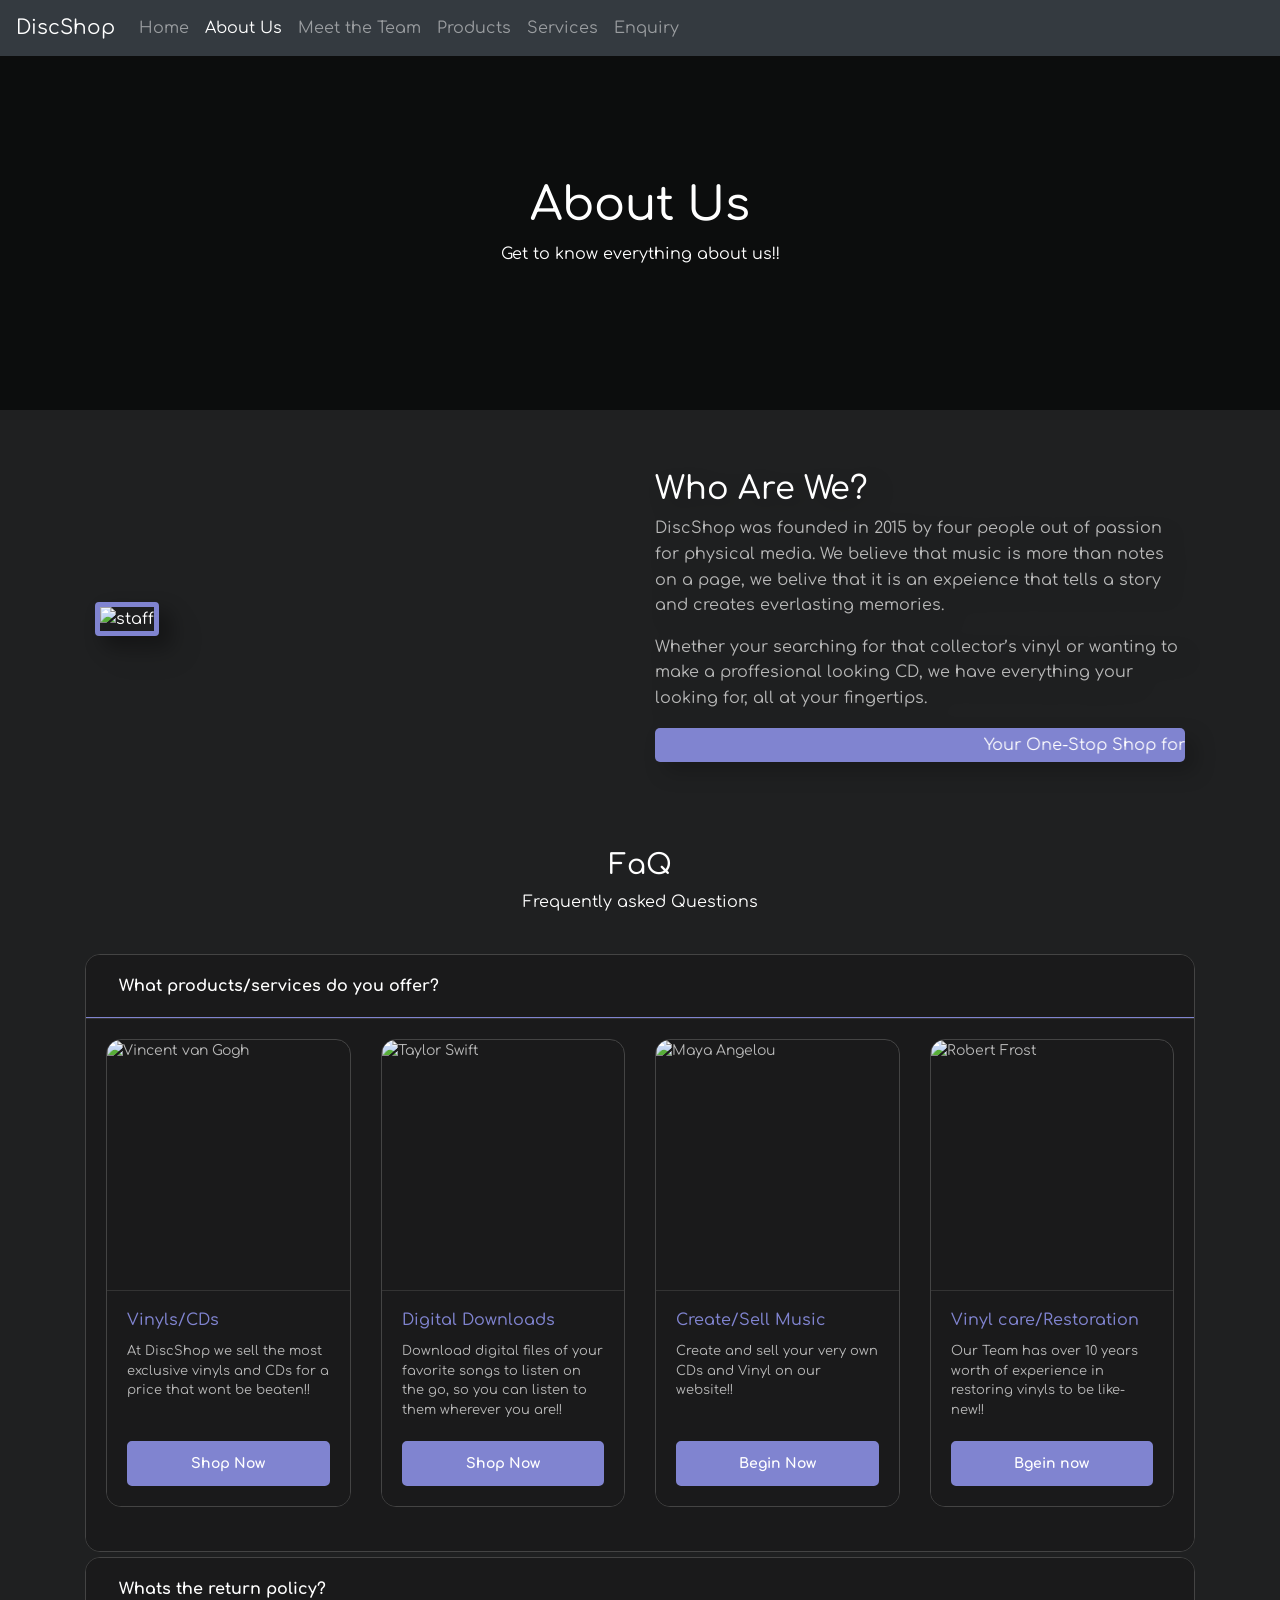
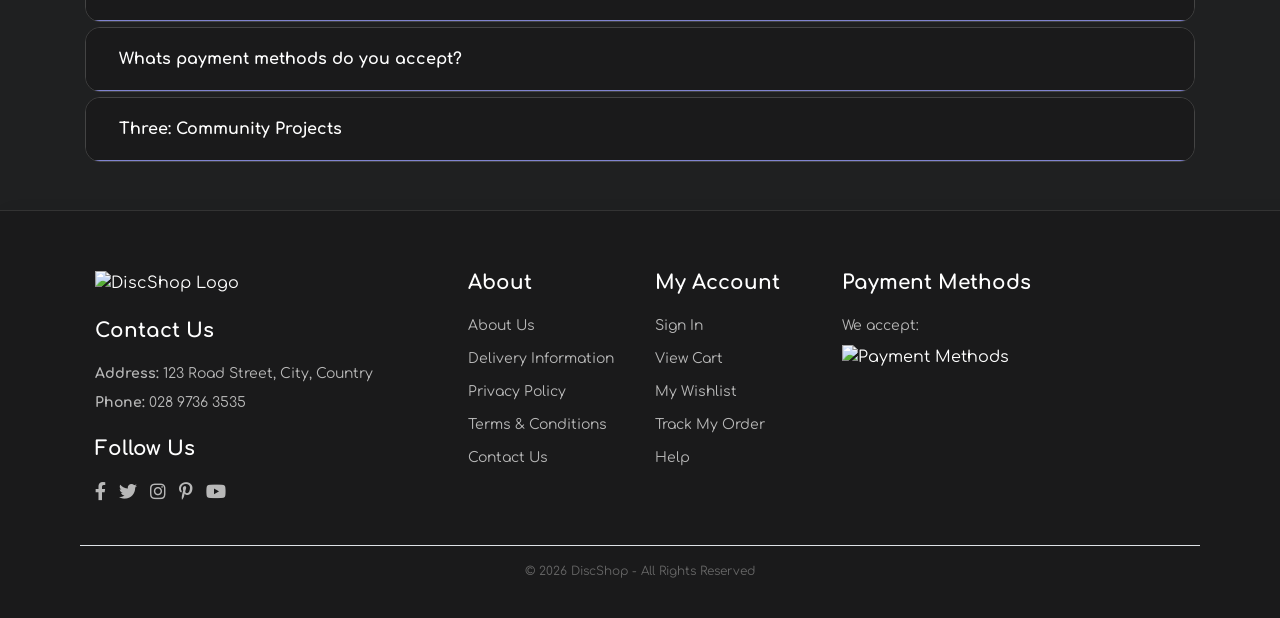
==== about.html @ a39cc68d "Add files via upload" ====
<!doctype html>
<html lang="en">
  <head>
    <meta charset="utf-8">
    <meta name="viewport" content="width=device-width, initial-scale=1, shrink-to-fit=no">

    <link rel="stylesheet" href="https://cdn.jsdelivr.net/npm/bootstrap@4.4.1/dist/css/bootstrap.min.css">
    <link rel="stylesheet" href="https://pro.fontawesome.com/releases/v5.10.0/css/all.css" />
    <link rel="stylesheet" href="css/styles.css">

    <title>About Us</title>
  </head>
  <body>

<!-- Navbar ------------------------------------------------------------------------->
<nav class="navbar navbar-expand-md bg-dark navbar-dark fixed-top">
  <a class="navbar-brand" href="index.html"><img src="assets/logo.png" alt="" style="width: 50px;">DiscShop</a>
  <button class="navbar-toggler" type="button" data-toggle="collapse" data-target="#collapsibleNavbar">
    <span class="navbar-toggler-icon"></span>
  </button>
  <div class="collapse navbar-collapse" id="collapsibleNavbar">
    <ul class="navbar-nav">
      <li class="nav-item"><a class="nav-link" href="index.html">Home</a></li>
      <li class="nav-item active"><a class="nav-link" href="about.html">About Us</a></li>
      <li class="nav-item"><a class="nav-link" href="meettheteam.html">Meet the Team</a></li>
      <li class="nav-item"><a class="nav-link" href="products.html">Products</a></li>
      <li class="nav-item"><a class="nav-link" href="services.html">Services</a></li>
      <li class="nav-item"><a class="nav-link" href="enquiry.html">Enquiry</a></li>
    </ul>
  </div>  
</nav>
<!-- Navbar End ------------------------------------------------------------------------->

<!-- Main ------------------------------------------------------------------------------->

<section id="page-header-about">
    <h2>About Us</h2>
    <p>Get to know everything about us!!</p>
</section>

<section id="about-details" class="section-p1">
    <div class="container">
        <div class="row align-items-center">
            <div class="col-md-6">
                <img src="assets/people.png" class="img-fluid rounded" alt="staff">
            </div>
            <div class="col-md-6">
                <h2>Who Are We?</h2>
                <p>DiscShop was founded in 2015 by four people out of passion for physical media. We believe that music is more than notes on a page, we belive that it is an expeience that tells a story and creates everlasting memories.</p>
                <p>Whether your searching for that collector’s vinyl or wanting to make a proffesional looking CD, we have everything your looking for, all at your fingertips. </p>
                <marquee bgcolor="#8084D0" loop="-1" scrollamount="10" width="100%" style="color: white; padding: 5px; border-radius: 5px;">
                    Your One-Stop Shop for Vinyls and CDs!!
                </marquee>
            </div>
        </div>
    </div>
</section>

<section id="accordion" class="container mb-5">
    <div class="section-title">
        <h3>FaQ</h3>
        <p>Frequently asked Questions</p>
    </div>

    <div id="accordion">
        <div class="card">
            <div class="card-header" id="headingOne">
                <h5 class="mb-0">
                    <button class="btn btn-link" data-toggle="collapse" data-target="#collapseOne" aria-expanded="true" aria-controls="collapseOne">
                        What products/services do you offer?
                    </button>
                </h5>
            </div>

            <div id="collapseOne" class="collapse show" data-parent="#accordion">
                <div class="card-body">
                    <div class="row">
                        <div class="col-lg-3 col-md-6 mb-4">
                            <div class="card h-100 interest-card">
                                <img src="assets/listening.jpeg" class="card-img-top" alt="Vincent van Gogh">
                                <div class="card-body d-flex flex-column">
                                    <h5 class="card-title">Vinyls/CDs</h5>
                                    <p class="card-text">At DiscShop we sell the most exclusive vinyls and CDs for a price that wont be beaten!!</p>
                                    <a href="products.html" class="mt-auto btn btn-custom">Shop Now</a>
                                </div>
                            </div>
                        </div>
                        <div class="col-lg-3 col-md-6 mb-4">
                            <div class="card h-100 interest-card">
                                <img src="assets/digital.jpg" class="card-img-top" alt="Taylor Swift">
                                <div class="card-body d-flex flex-column">
                                    <h5 class="card-title">Digital Downloads</h5>
                                    <p class="card-text">Download digital files of your favorite songs to listen on the go, so you can listen to them wherever you are!!</p>
                                    <a href="products.html" class="mt-auto btn btn-custom">Shop Now</a>
                                </div>
                            </div>
                        </div>
                        <div class="col-lg-3 col-md-6 mb-4">
                            <div class="card h-100 interest-card">
                                <img src="assets/createmusic.png" class="card-img-top" alt="Maya Angelou">
                                <div class="card-body d-flex flex-column">
                                    <h5 class="card-title">Create/Sell Music</h5>
                                    <p class="card-text">Create and sell your very own CDs and Vinyl on our website!!</p>
                                    <a href="services.html" class="mt-auto btn btn-custom">Begin Now</a>
                                </div>
                            </div>
                        </div>
                        <div class="col-lg-3 col-md-6 mb-4">
                            <div class="card h-100 interest-card">
                                <img src="assets/restorevinyl.jpg" class="card-img-top" alt="Robert Frost">
                                <div class="card-body d-flex flex-column">
                                    <h5 class="card-title">Vinyl care/Restoration</h5>
                                    <p class="card-text">Our Team has over 10 years worth of experience in restoring vinyls to be like-new!!</p>
                                    <a href="services.html" class="mt-auto btn btn-custom">Bgein now</a>
                                </div>
                            </div>
                        </div>
                    </div>
                </div>
            </div>
        </div>

        <div class="card">
            <div class="card-header" id="headingTwo">
                <h5 class="mb-0">
                    <button class="btn btn-link collapsed" data-toggle="collapse" data-target="#collapseTwo">
                        Whats the return policy?
                    </button>
                </h5>
            </div>
            <div id="collapseTwo" class="collapse" data-parent="#accordion">
                <div class="card-body">
                    We can returns for up to 30 dats after purchase, after 30 days we will no longer be able to proccess the return.
                </div>
            </div>
        </div>

        <div class="card">
            <div class="card-header" id="headingThree">
                <h5 class="mb-0">
                    <button class="btn btn-link collapsed" data-toggle="collapse" data-target="#collapseThree">
                        Whats payment methods do you accept?
                    </button>
                </h5>
            </div>
            <div id="collapseThree" class="collapse" data-parent="#accordion">
                <div class="card-body">
                    We accept all major banks and cards such as Visa and Mastercard.
                </div>
            </div>
        </div>

        <div class="card">
            <div class="card-header" id="headingFour">
                <h5 class="mb-0">
                    <button class="btn btn-link collapsed" data-toggle="collapse" data-target="#collapseFour">
                        Three: Community Projects
                    </button>
                </h5>
            </div>
            <div id="collapseFour" class="collapse" data-parent="#accordion">
                <div class="card-body">
                    We partner with local record stores and indie artists to keep the music community thriving in the digital age.
                </div>
            </div>
        </div>
    </section>
<!-- Main End --------------------------------------------------------------------------->

<!-- Footer ----------------------------------------------------------------------------->
 <footer class="section-p1 footer-site">
    <div class="container-fluid">
        <div class="row">
            <div class="col-lg-4 col-md-6 mb-4">
                <img class="logo mb-4" src="assets/logo.png" alt="DiscShop Logo" style="width: 50px;">
                <h4 class="footer-heading">Contact Us</h4>
                <p><strong>Address:</strong> 123 Road Street, City, Country</p>
                <p><strong>Phone:</strong> 028 9736 3535</p>
                <div class="follow">
                    <h4 class="footer-heading mt-4">Follow Us</h4>
                    <div class="icon">
                        <i class="fab fa-facebook-f mr-2"></i>
                        <i class="fab fa-twitter mr-2"></i>
                        <i class="fab fa-instagram mr-2"></i>
                        <i class="fab fa-pinterest-p mr-2"></i>
                        <i class="fab fa-youtube"></i>
                    </div>
                </div>
            </div>

            <div class="col-lg-2 col-md-6 mb-4">
                <h4 class="footer-heading">About</h4>
                <a href="about.html" class="footer-link">About Us</a>
                <a href="#" class="footer-link">Delivery Information</a>
                <a href="#" class="footer-link">Privacy Policy</a>
                <a href="#" class="footer-link">Terms & Conditions</a>
                <a href="#" class="footer-link">Contact Us</a>
            </div>

            <div class="col-lg-2 col-md-6 mb-4">
                <h4 class="footer-heading">My Account</h4>
                <a href="#" class="footer-link">Sign In</a>
                <a href="#" class="footer-link">View Cart</a>
                <a href="#" class="footer-link">My Wishlist</a>
                <a href="#" class="footer-link">Track My Order</a>
                <a href="#" class="footer-link">Help</a>
            </div>

            <div class="col-lg-4 col-md-6 mb-4 pay">
                <h4 class="footer-heading">Payment Methods</h4>
                <p>We accept:</p>
                <img src="assets/pay.png" alt="Payment Methods" class="img-fluid">
            </div>
        </div>
        
        <div class="row border-top pt-3 mt-3">
            <div class="col-12 text-center">
                <p class="copyright">© 2026 DiscShop - All Rights Reserved</p>
            </div>
        </div>
    </div>
</footer>
<!-- Footer End ------------------------------------------------------------------------->

    <!-- Optional JavaScript -->
    <!-- jQuery first, then Popper.js, then Bootstrap JS -->
    <script src="https://code.jquery.com/jquery-3.4.1.slim.min.js" integrity="sha384-J6qa4849blE2+poT4WnyKhv5vZF5SrPo0iEjwBvKU7imGFAV0wwj1yYfoRSJoZ+n" crossorigin="anonymous"></script>
    <script src="https://cdn.jsdelivr.net/npm/popper.js@1.16.0/dist/umd/popper.min.js" integrity="sha384-Q6E9RHvbIyZFJoft+2mJbHaEWldlvI9IOYy5n3zV9zzTtmI3UksdQRVvoxMfooAo" crossorigin="anonymous"></script>
    <script src="https://cdn.jsdelivr.net/npm/bootstrap@4.4.1/dist/js/bootstrap.min.js" integrity="sha384-wfSDF2E50Y2D1uUdj0O3uMBJnjuUD4Ih7YwaYd1iqfktj0Uod8GCExl3Og8ifwB6" crossorigin="anonymous"></script>
  </body>
</html>
---- css/styles.css ----
@import url('https://fonts.googleapis.com/css2?family=Comfortaa:wght@300..700&display=swap');
* {
     margin: 0;
     padding: 0;
     box-sizing: border-box;
     font-family: 'Comfortaa', sans-serif;
 }

/* carousel */

.carousel-inner img {
    width: 100%;
    height: 100%;
}

.section-p1 {
    padding: 40px 80px;
    filter: drop-shadow(10px 10px 10px rgba(0,0,0,0.2));
}

/* banner */

#banner{
    background-image: url("../assets/banner.gif");
    height: 90vh;
    width: 100%;
    background-size: cover;
    background-position: top 25% right 0%;
    padding: 0 80px;
    display: flex;
    flex-direction: column;
    align-items: flex-start;
    justify-content: center;
    position: relative;
}

#banner::before {
    content: "";
    position: absolute;
    inset: 0;
    background: rgba(0,0,0,0.5);
}

#banner * {
    position: relative;
}



#banner h1{
    color: #d1cfc9;
}

#banner h2{
    color: #d1cfc9;
}

#banner p{
    color: #d1cfc9;
}

#banner button{
    background-image: url("../assets/button.png");
    background-color: transparent;
    color: #476462;
    border: 0;
    padding: 22px 60px  22px  80px;
    background-repeat: no-repeat;
    cursor: pointer;
    font-weight: 700;
    font-size: 15px;
}

body {
    background-color: #1f2021;
    color: #fff;
}

#feature{
    display: flex;
    align-items: center;
    justify-content: space-between;
    flex-wrap: wrap;
}

#feature .fe-box {
    width: 180px;
    text-align: center;
   cursor: pointer;
}

#feature .fe-box:hover{
    box-shadow: 10px 10px 54px rgba(70, 0, 0, 0.3);
}

#feature .fe-box img{
    width: 100%;
    margin-bottom: 10px;
}

#feature .fe-box h4{
    display: inline-block;
    padding: 9px 8px 6px 8px;
    border-radius: 4px;
    background-color: #010674;
}

.section-title {
    text-align: center;
    margin: 40px 0;
}

#product1{
    text-align: center;
}

#product1 .pro-container{
    display: flex;
    justify-content: space-between;
    padding-top: 20px;
    flex-wrap: wrap;
}

#product1 .pro{
    width: 23%;
    min-width: 250px;
    padding: 10px 12px;
    border: 4px dotted #8084D0;
    border-radius: 25px;
    cursor: pointer;
    box-shadow: 20px 20px 30px rgba(0,0,0,0.1);
    margin: 15px 0;
    position: relative;
}

#product1 .pro:hover{
    box-shadow: 20px 20px 30px rgba(0,0,0,0.06);
}

#product1 .pro img{
    width: 100%;
    border-radius: 20px;
}

#product1 .pro .des{
    text-align: start;
    padding: 10px 0;
}

#product1 .pro .des span{
    color: #937f7f;
    font-size: 12px;
}

#product1 .pro .des h5{
    padding-top: 7px;
    font-size: 14px;
}

#product1 .pro .des i{
    font-size: 12px;
    color: rgb(243, 181, 25);
}

#product1 .pro .des h4{
    padding-top: 7px;
    font-size: 15px;
    font-weight: 700;
    color: #8084d0;
}

#product1 .pro .cart{
    width: 40px;
    height: 40px;
    line-height: 40px;
    border-radius: 50px;
    background-color: #e8f6ea;
    font-weight: 500;
    color: #010674;
    border: 1px solid #cce7d0;
    position: absolute;
    bottom: 20px;
    right: 10px;
}

.sale-banner {
    background: linear-gradient(90deg, #010674, #8084d0);
    overflow: hidden;
    padding: 15px 0;
    border-radius: 10px;
    width: 100%;
    position: relative;
}

.sale-marquee {
    display: flex;
    white-space: nowrap;
    width: max-content;
    animation: marquee 15s linear infinite;
}

.sale-marquee span {
    padding-right: 120px;
    font-size: 18px;
}

/* footer */

footer.footer-site {
    background-color: #1a1a1b;
    padding-top: 60px;
    padding-bottom: 30px;
    border-top: 1px solid #333;
}

.footer-heading {
    font-size: 20px;
    font-weight: 700;
    margin-bottom: 20px;
    color: #fff;
}

.footer-link {
    display: block;
    font-size: 14px;
    text-decoration: none;
    color: #b8b8b8;
    margin-bottom: 12px;
    transition: 0.3s ease;
}

.footer-link:hover {
    color: #8084D0;
    text-decoration: none;
    padding-left: 5px;
}

footer p {
    font-size: 14px;
    color: #b8b8b8;
    margin-bottom: 8px;
}

footer .follow i {
    color: #b8b8b8;
    cursor: pointer;
    font-size: 18px;
    transition: 0.3s;
}

footer .follow i:hover {
    color: #8084D0;
}

.copyright {
    font-size: 12px;
    color: #666;
}

/* footer */

@media (max-width: 767px) {
    footer .col-md-6 {
        text-align: center;
    }
    .footer-heading {
        margin-top: 20px;
    }
}


#page-header {
            background-image: url("../assets/banner.gif");
            width: 100%;
            height: 40vh;
            background-size: cover;
            background-position: center;
            display: flex;
            justify-content: center;
            align-items: center;
            flex-direction: column;
            padding: 14px;
            position: relative;
            margin-bottom: 20px;
        }

        body {
            padding-top: 50px; 
        }
        
        #page-header::before {
            content: "";
            position: absolute;
            inset: 0;
            background: rgba(0,0,0,0.6);
        }

        #page-header h2, #page-header p {
            position: relative;
            color: #fff;
            z-index: 1;
        }

        #page-header h2 {
            font-size: 46px;
        }

        .pagination .page-link {
            background-color: #1f2021;
            border-color: #8084d0;
            color: #fff;
        }

        .pagination .page-link:hover {
            background-color: #8084d0;
            color: #fff;
        }

        .pagination .active .page-link {
            background-color: #010674;
            border-color: #010674;
        }

        
/* accordion */

#accordion .card {
    background-color: #2a2b2c;
    border: 1px solid #333;
    margin-bottom: 5px;
}

#accordion .card-header {
    background-color: #1a1a1b;
    border-bottom: 1px solid #8084d0;
}

#accordion .btn-link {
    color: #fff;
    text-decoration: none;
    font-weight: 700;
    width: 100%;
    text-align: left;
}

#accordion .btn-link:hover {
    color: #8084d0;
}

.card {
    background-color: #1a1a1b !important; 
    border: 1px solid #444 !important;
    border-radius: 15px !important;
    overflow: hidden;
}

.card img {
    height: 250px;
    object-fit: cover;
}

.card .card-title {
    color: #8084d0;
    font-size: 16px;
}

.card .card-text {
    font-size: 13px;
    color: #b8b8b8;
}

.btn-custom {
    background-color: #010674;
    color: white;
    border: solid;
    border-radius: 10px;
    font-size: 14px;
    transition: 0.3s;
}

.btn-custom:hover {
    background-color: #8084d0;
    color: white;
}

/* about page */

#about-details {
    display: flex;
    align-items: center;
}

#about-details img {
    width: 100%;
    height: auto;
    border: 5px solid #8084d0;
    box-shadow: 10px 10px 20px rgba(0,0,0,0.3);
}

#about-details h2 {
    margin-top: 0;
}

#about-details p {
    color: #b8b8b8;
    line-height: 1.6;
}

#accordion .card-body {
    background-color: #1a1a1b;
    color: #b8b8b8;
    font-size: 14px;
    border-top: 1px solid #333;
}

.btn-link i {
    transition: 0.3s;
}

button, 
.btn, 
input[type="submit"] {
    cursor: pointer !important;
    -webkit-appearance: none; 
    appearance: none;
}

/* meet the team */

.team-social i {
    color: #b8b8b8;
    font-size: 16px;
    margin: 0 5px;
    cursor: pointer;
    transition: 0.3s;
    }
.team-social i:hover {
     color: #8084d0;
    }
    
/* products page */

#product1 .nav-tabs {
    border-bottom: 2px solid #333;
    margin-bottom: 30px;
    border-radius: 0;
}

#product1 .nav-tabs .nav-link {
    color: #b8b8b8;
    background-color: transparent;
    border: none;
    font-size: 18px;
    font-weight: 700;
    margin: 0 15px;
    transition: 0.3s;
}

#product1 .nav-tabs .nav-link:hover {
    color: #fff;
    border: none;
}

#product1 .nav-tabs .nav-link.active {
    color: #8084d0;
    background-color: transparent;
    border: none;
    border-bottom: 3px solid #8084d0;
}

#product1 .tab-content {
    width: 100%;
}

/* services */

#services-container {
    padding: 80px 0;
    text-align: center;
}

.service-card {
    background-color: #1a1a1b;
    padding: 40px 25px;
    border: 1px solid #333;
    border-radius: 20px;
    transition: all 0.3s ease;
    height: 100%;
    display: flex;
    flex-direction: column;
    align-items: center;
    justify-content: center;
}

.service-card:hover {
    transform: translateY(-10px);
    border-color: #8084d0;
    box-shadow: 0 10px 30px rgba(128, 132, 208, 0.2);
}

.service-card i {
    font-size: 50px;
    color: #8084d0;
    margin-bottom: 20px;
}

.service-card h3 {
    font-size: 22px;
    font-weight: 700;
    margin-bottom: 15px;
    color: #fff;
}

.service-card p {
    font-size: 14px;
    color: #b8b8b8;
    line-height: 1.6;
    margin-bottom: 20px;
}

/* enquiry */

.btn-custom {
    background-color: #8084d0;
    color: #fff;
    border: 2px solid #8084d0;
    padding: 10px 30px;
    border-radius: 5px;
    font-weight: 700;
    transition: 0.3s ease;
}

.btn-custom:hover {
    background-color: #010674;
    border-color: #010674;
    color: #fff;
}

.btn-outline-custom {
    background-color: transparent;
    color: #8084d0;
    border: 2px solid #8084d0;
    padding: 10px 30px;
    border-radius: 5px;
    font-weight: 700;
    transition: 0.3s ease;
}

.btn-outline-custom:hover {
    background-color: #8084d0;
    color: #fff;
}

.form-control:focus {
    background-color: #2a2b2c;
    color: #fff;
    border-color: #8084d0;
    box-shadow: 0 0 0 0.2rem rgba(128, 132, 208, 0.25);
}

.form-control {
    background-color: #1a1a1b;
    border: 1px solid #444;
    color: #fff;
}

/* headers */

#page-header-about {
            background-image: url("../assets/aboutus.gif");
            width: 100%;
            height: 40vh;
            background-size: cover;
            background-position: center;
            display: flex;
            justify-content: center;
            align-items: center;
            flex-direction: column;
            padding: 14px;
            position: relative;
            margin-bottom: 20px;
        }

        body {
            padding-top: 50px; 
        }
        
        #page-header-about::before {
            content: "";
            position: absolute;
            inset: 0;
            background: rgba(0,0,0,0.6);
        }

        #page-header-about h2, #page-header-about p {
            position: relative;
            color: #fff;
            z-index: 1;
        }

        #page-header-about h2 {
            font-size: 46px;
        }


        
#page-header-meettheteam {
            background-image: url("../assets/meettheteam.gif");
            width: 100%;
            height: 40vh;
            background-size: cover;
            background-position: center;
            display: flex;
            justify-content: center;
            align-items: center;
            flex-direction: column;
            padding: 14px;
            position: relative;
            margin-bottom: 20px;
        }

        body {
            padding-top: 50px; 
        }
        
        #page-header-meettheteam::before {
            content: "";
            position: absolute;
            inset: 0;
            background: rgba(0,0,0,0.6);
        }

        #page-header-meettheteam h2, #page-header-meettheteam p {
            position: relative;
            color: #fff;
            z-index: 1;
        }

        #page-header-meettheteam h2 {
            font-size: 46px;
        }

        
#page-header-services {
            background-image: url("../assets/services.gif");
            width: 100%;
            height: 40vh;
            background-size: cover;
            background-position: center;
            display: flex;
            justify-content: center;
            align-items: center;
            flex-direction: column;
            padding: 14px;
            position: relative;
            margin-bottom: 20px;
        }

        body {
            padding-top: 50px; 
        }
        
        #page-header-services::before {
            content: "";
            position: absolute;
            inset: 0;
            background: rgba(0,0,0,0.6);
        }

        #page-header-services h2, #page-header-services p {
            position: relative;
            color: #fff;
            z-index: 1;
        }

        #page-header-services h2 {
            font-size: 46px;
        }

        
#page-header-contact {
            background-image: url("../assets/contact.gif");
            width: 100%;
            height: 40vh;
            background-size: cover;
            background-position: center;
            display: flex;
            justify-content: center;
            align-items: center;
            flex-direction: column;
            padding: 14px;
            position: relative;
            margin-bottom: 20px;
        }

        body {
            padding-top: 50px; 
        }
        
        #page-header-contact::before {
            content: "";
            position: absolute;
            inset: 0;
            background: rgba(0,0,0,0.6);
        }

        #page-header-contact h2, #page-header-contact p {
            position: relative;
            color: #fff;
            z-index: 1;
        }

        #page-header-contact h2 {
            font-size: 46px;
        }

/* mobile */

@keyframes marquee {
    from {
        transform: translateX(0);
    }
    to {
        transform: translateX(-33.333%);
    }
}

@media (max-width: 477px) {
    .section-p1 {
        padding: 40px 20px;
    }
    
    #feature {
        justify-content: center;
    }
    
    #banner {
        padding: 0 20px;
    }
     #product1 .pro-container {
        justify-content: center;
    }

    #product1 .pro {
        margin: 15px;
    }
}
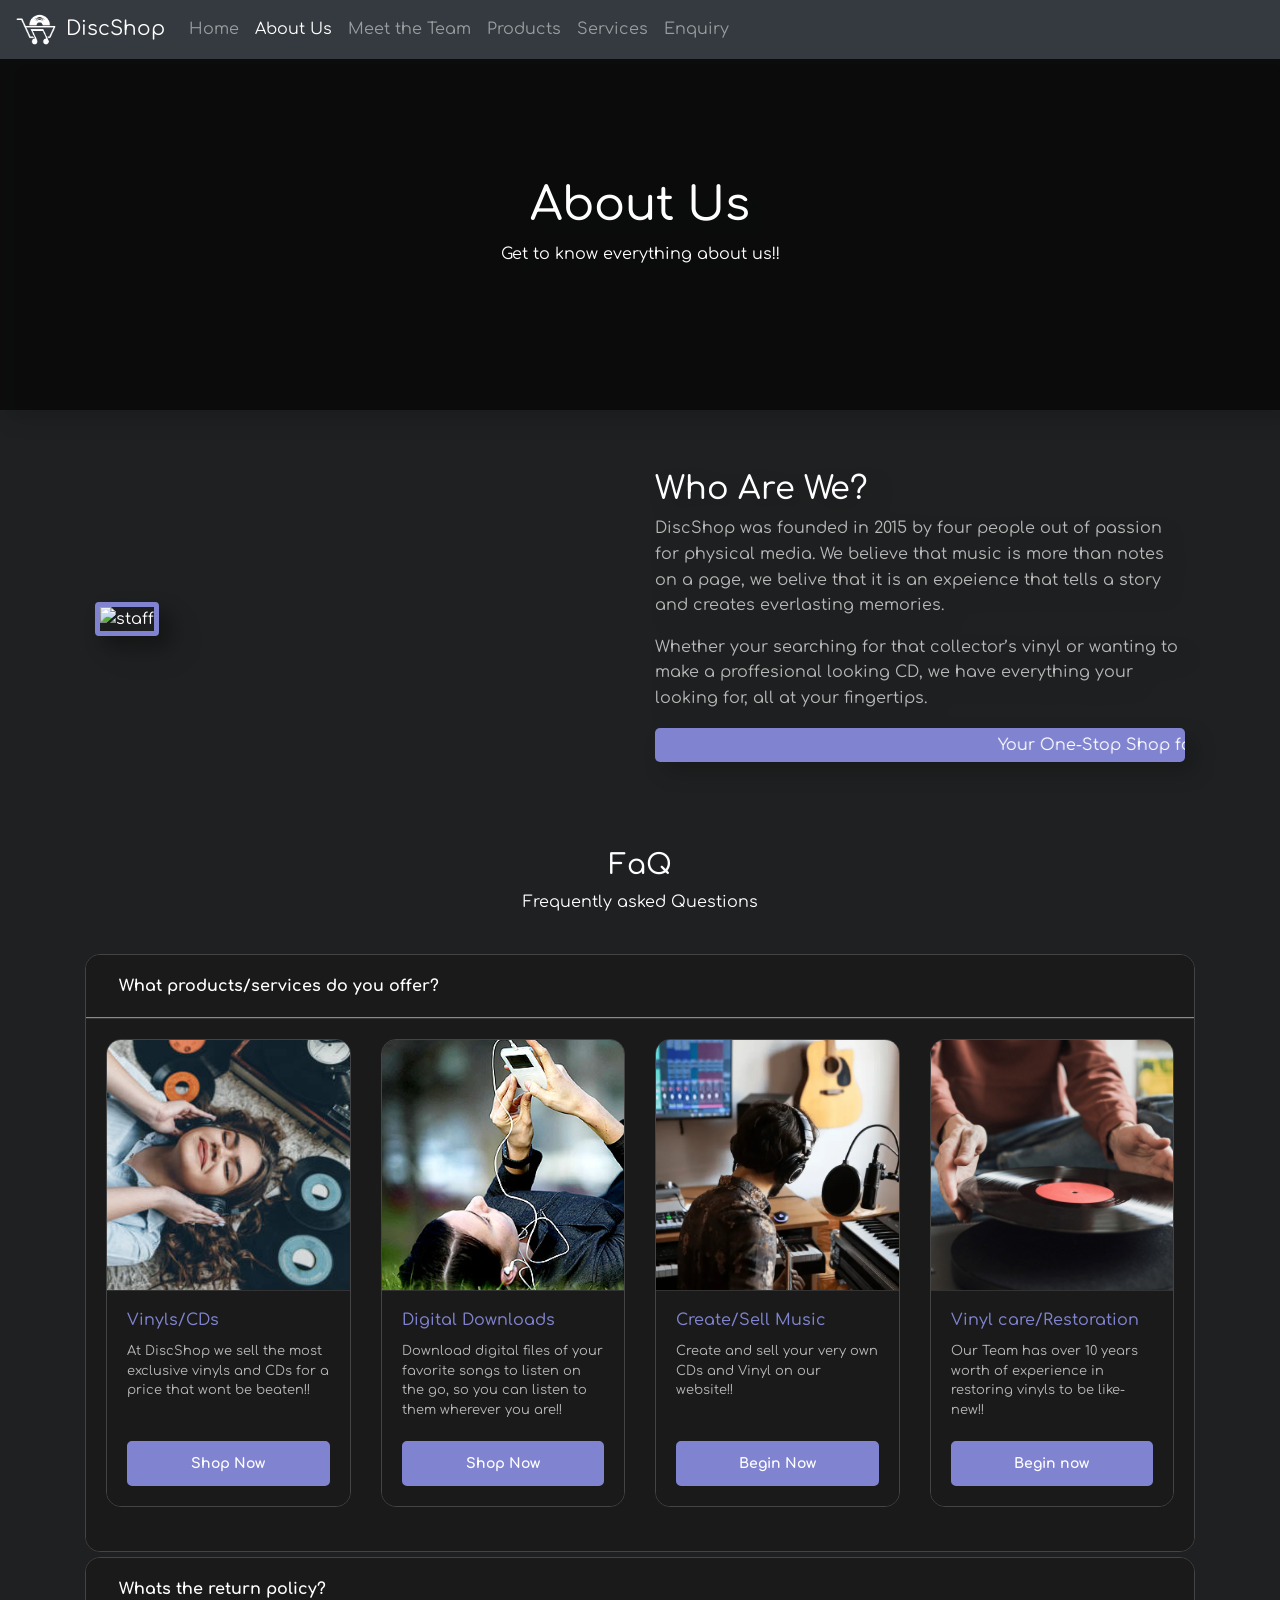
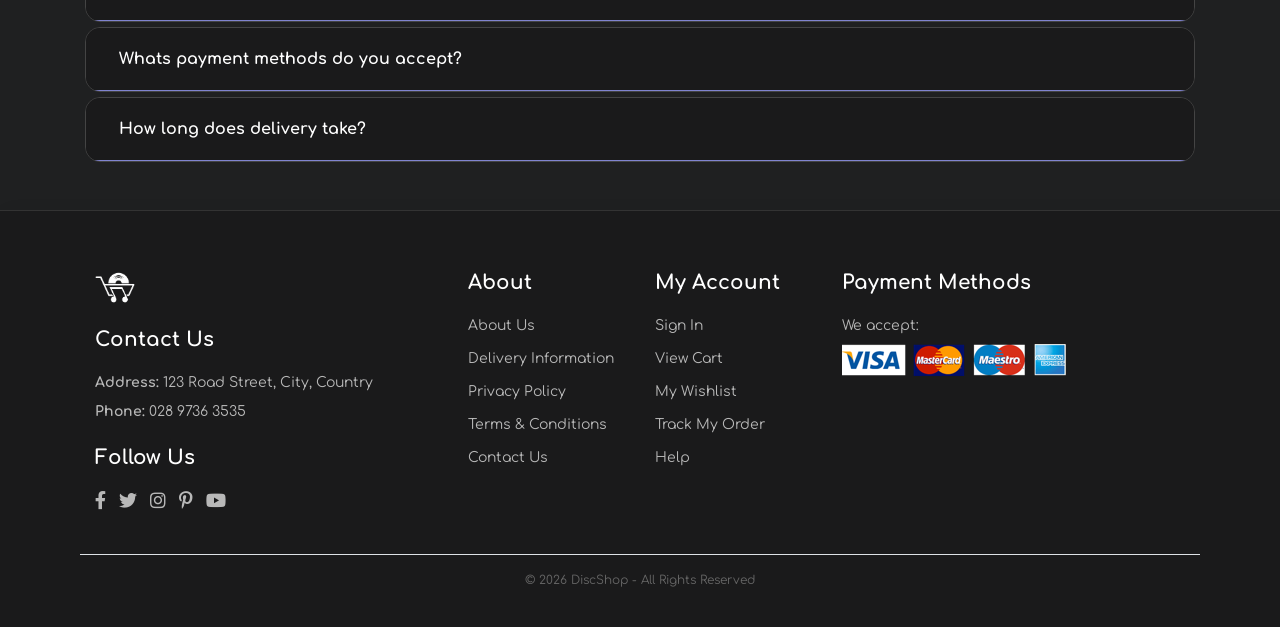
==== commit 7b6580d0: "upl" ====
--- a/about.html
+++ b/about.html
@@ -33,7 +33,7 @@
 
 <!-- Main ------------------------------------------------------------------------------->
 
-<section id="page-header-about">
+<section id="page-header-about" class="section-p1 text-center">
     <h2>About Us</h2>
     <p>Get to know everything about us!!</p>
 </section>
@@ -111,7 +111,7 @@
                                 <div class="card-body d-flex flex-column">
                                     <h5 class="card-title">Vinyl care/Restoration</h5>
                                     <p class="card-text">Our Team has over 10 years worth of experience in restoring vinyls to be like-new!!</p>
-                                    <a href="services.html" class="mt-auto btn btn-custom">Bgein now</a>
+                                    <a href="services.html" class="mt-auto btn btn-custom">Begin now</a>
                                 </div>
                             </div>
                         </div>
@@ -154,13 +154,13 @@
             <div class="card-header" id="headingFour">
                 <h5 class="mb-0">
                     <button class="btn btn-link collapsed" data-toggle="collapse" data-target="#collapseFour">
-                        Three: Community Projects
+                        How long does delivery take?
                     </button>
                 </h5>
             </div>
             <div id="collapseFour" class="collapse" data-parent="#accordion">
                 <div class="card-body">
-                    We partner with local record stores and indie artists to keep the music community thriving in the digital age.
+                    It varies from order to order but delivery generally takes from 2-5 buissnes days.
                 </div>
             </div>
         </div>
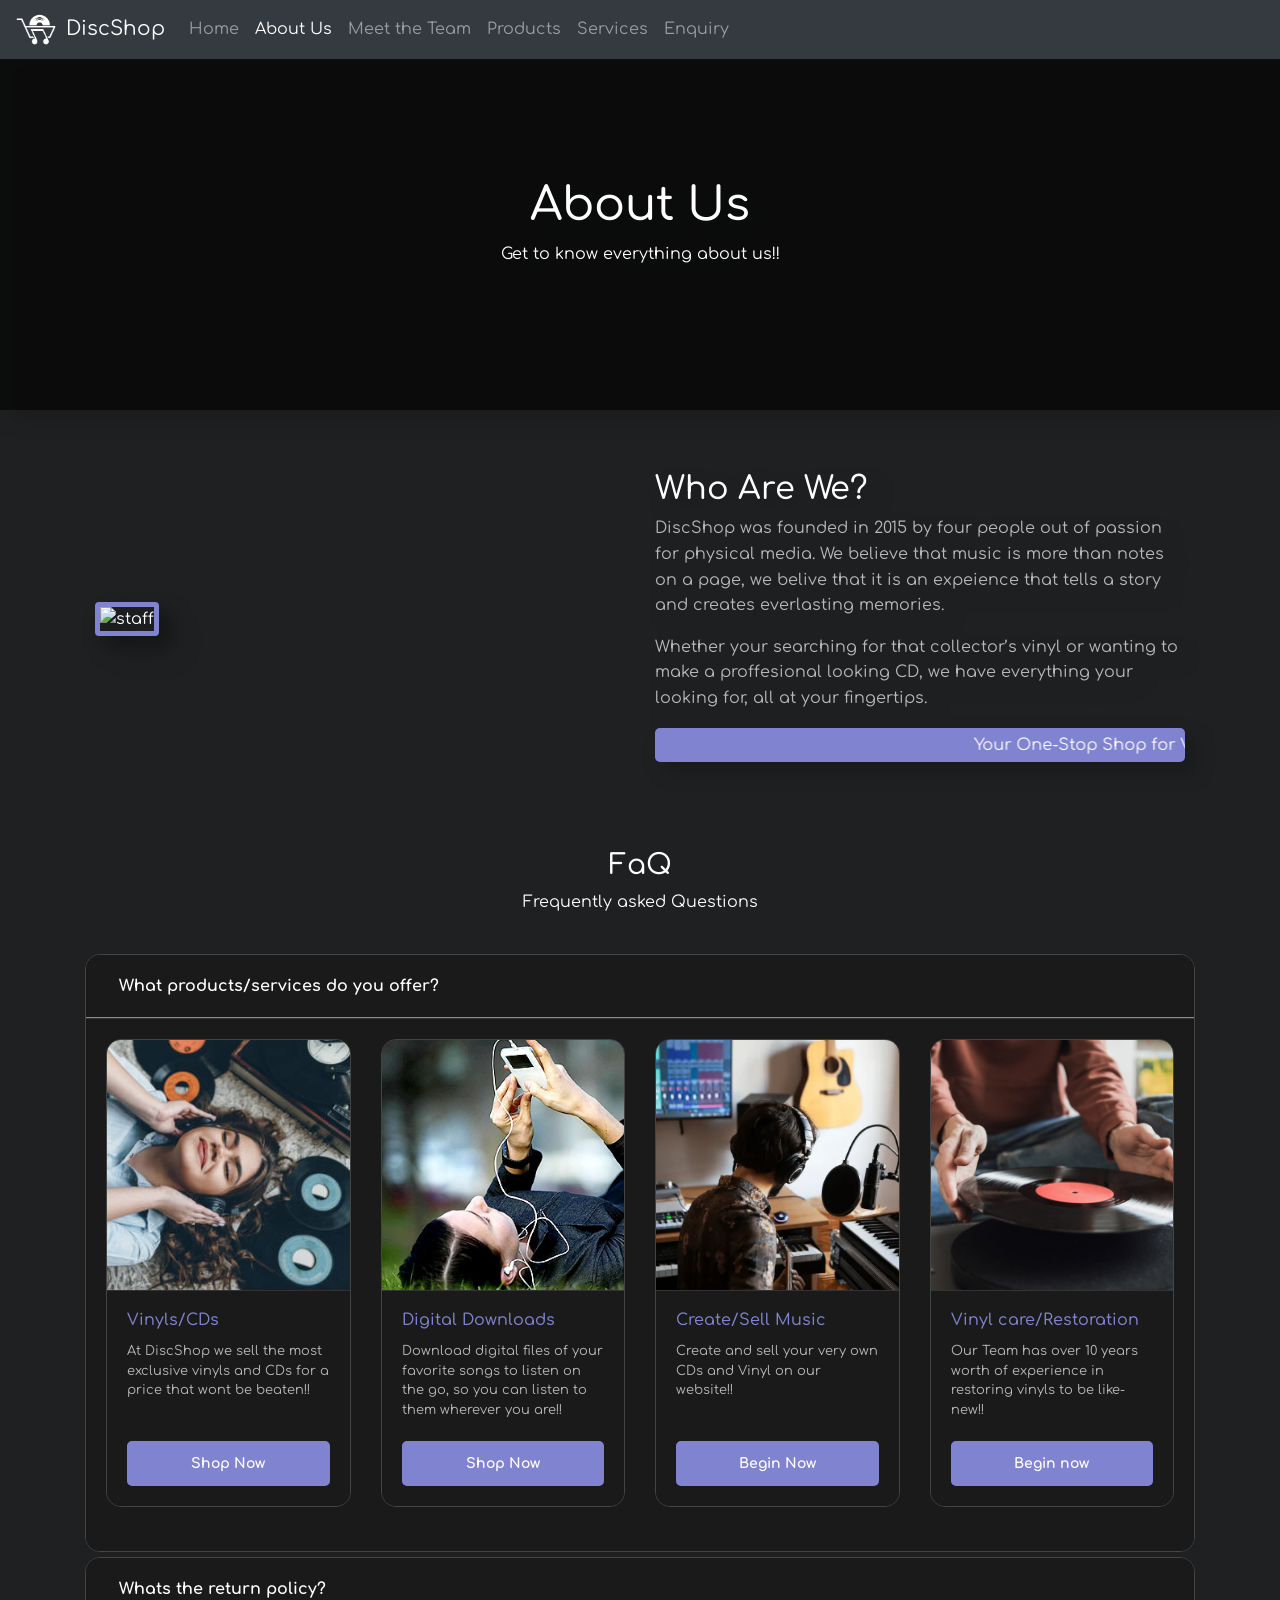
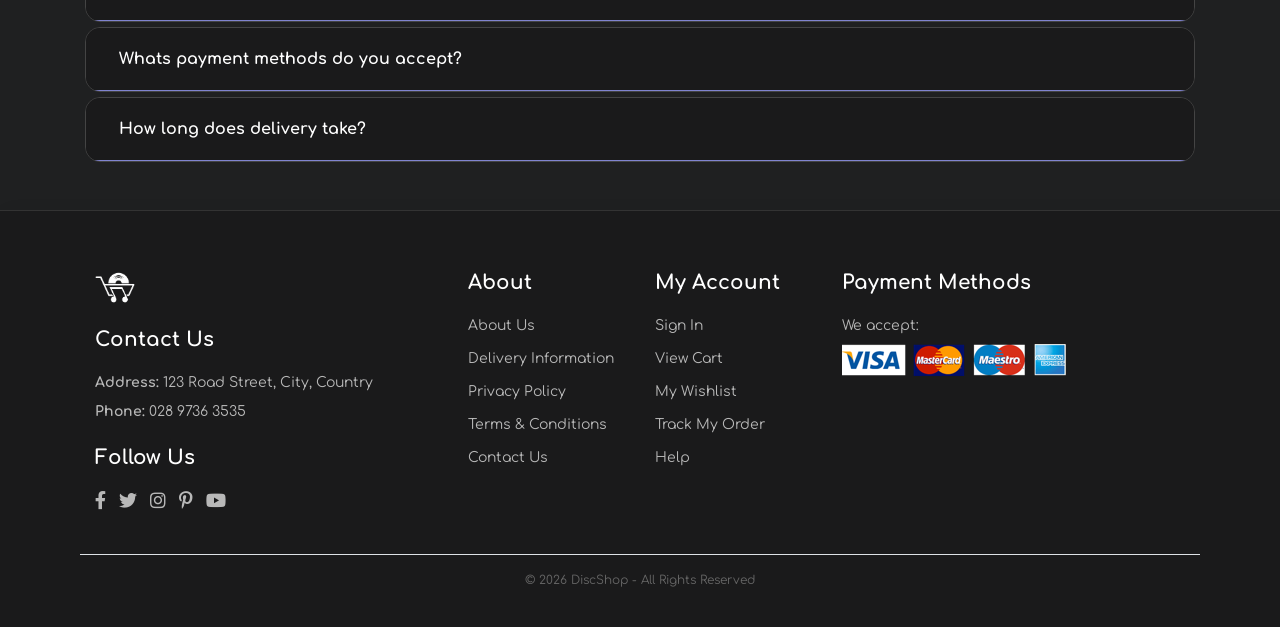
==== commit 28781bf9: "upl" ====
--- a/about.html
+++ b/about.html
@@ -77,7 +77,7 @@
                     <div class="row">
                         <div class="col-lg-3 col-md-6 mb-4">
                             <div class="card h-100 interest-card">
-                                <img src="assets/listening.jpeg" class="card-img-top" alt="Vincent van Gogh">
+                                <img src="assets/listening.jpeg" class="card-img-top" alt="Person listening to a vinyl">
                                 <div class="card-body d-flex flex-column">
                                     <h5 class="card-title">Vinyls/CDs</h5>
                                     <p class="card-text">At DiscShop we sell the most exclusive vinyls and CDs for a price that wont be beaten!!</p>
@@ -87,7 +87,7 @@
                         </div>
                         <div class="col-lg-3 col-md-6 mb-4">
                             <div class="card h-100 interest-card">
-                                <img src="assets/digital.jpg" class="card-img-top" alt="Taylor Swift">
+                                <img src="assets/digital.jpg" class="card-img-top" alt="Person listening to an iPod">
                                 <div class="card-body d-flex flex-column">
                                     <h5 class="card-title">Digital Downloads</h5>
                                     <p class="card-text">Download digital files of your favorite songs to listen on the go, so you can listen to them wherever you are!!</p>
@@ -97,7 +97,7 @@
                         </div>
                         <div class="col-lg-3 col-md-6 mb-4">
                             <div class="card h-100 interest-card">
-                                <img src="assets/createmusic.png" class="card-img-top" alt="Maya Angelou">
+                                <img src="assets/createmusic.png" class="card-img-top" alt="Person making music">
                                 <div class="card-body d-flex flex-column">
                                     <h5 class="card-title">Create/Sell Music</h5>
                                     <p class="card-text">Create and sell your very own CDs and Vinyl on our website!!</p>
@@ -107,7 +107,7 @@
                         </div>
                         <div class="col-lg-3 col-md-6 mb-4">
                             <div class="card h-100 interest-card">
-                                <img src="assets/restorevinyl.jpg" class="card-img-top" alt="Robert Frost">
+                                <img src="assets/restorevinyl.jpg" class="card-img-top" alt="Person playing a vinyl">
                                 <div class="card-body d-flex flex-column">
                                     <h5 class="card-title">Vinyl care/Restoration</h5>
                                     <p class="card-text">Our Team has over 10 years worth of experience in restoring vinyls to be like-new!!</p>
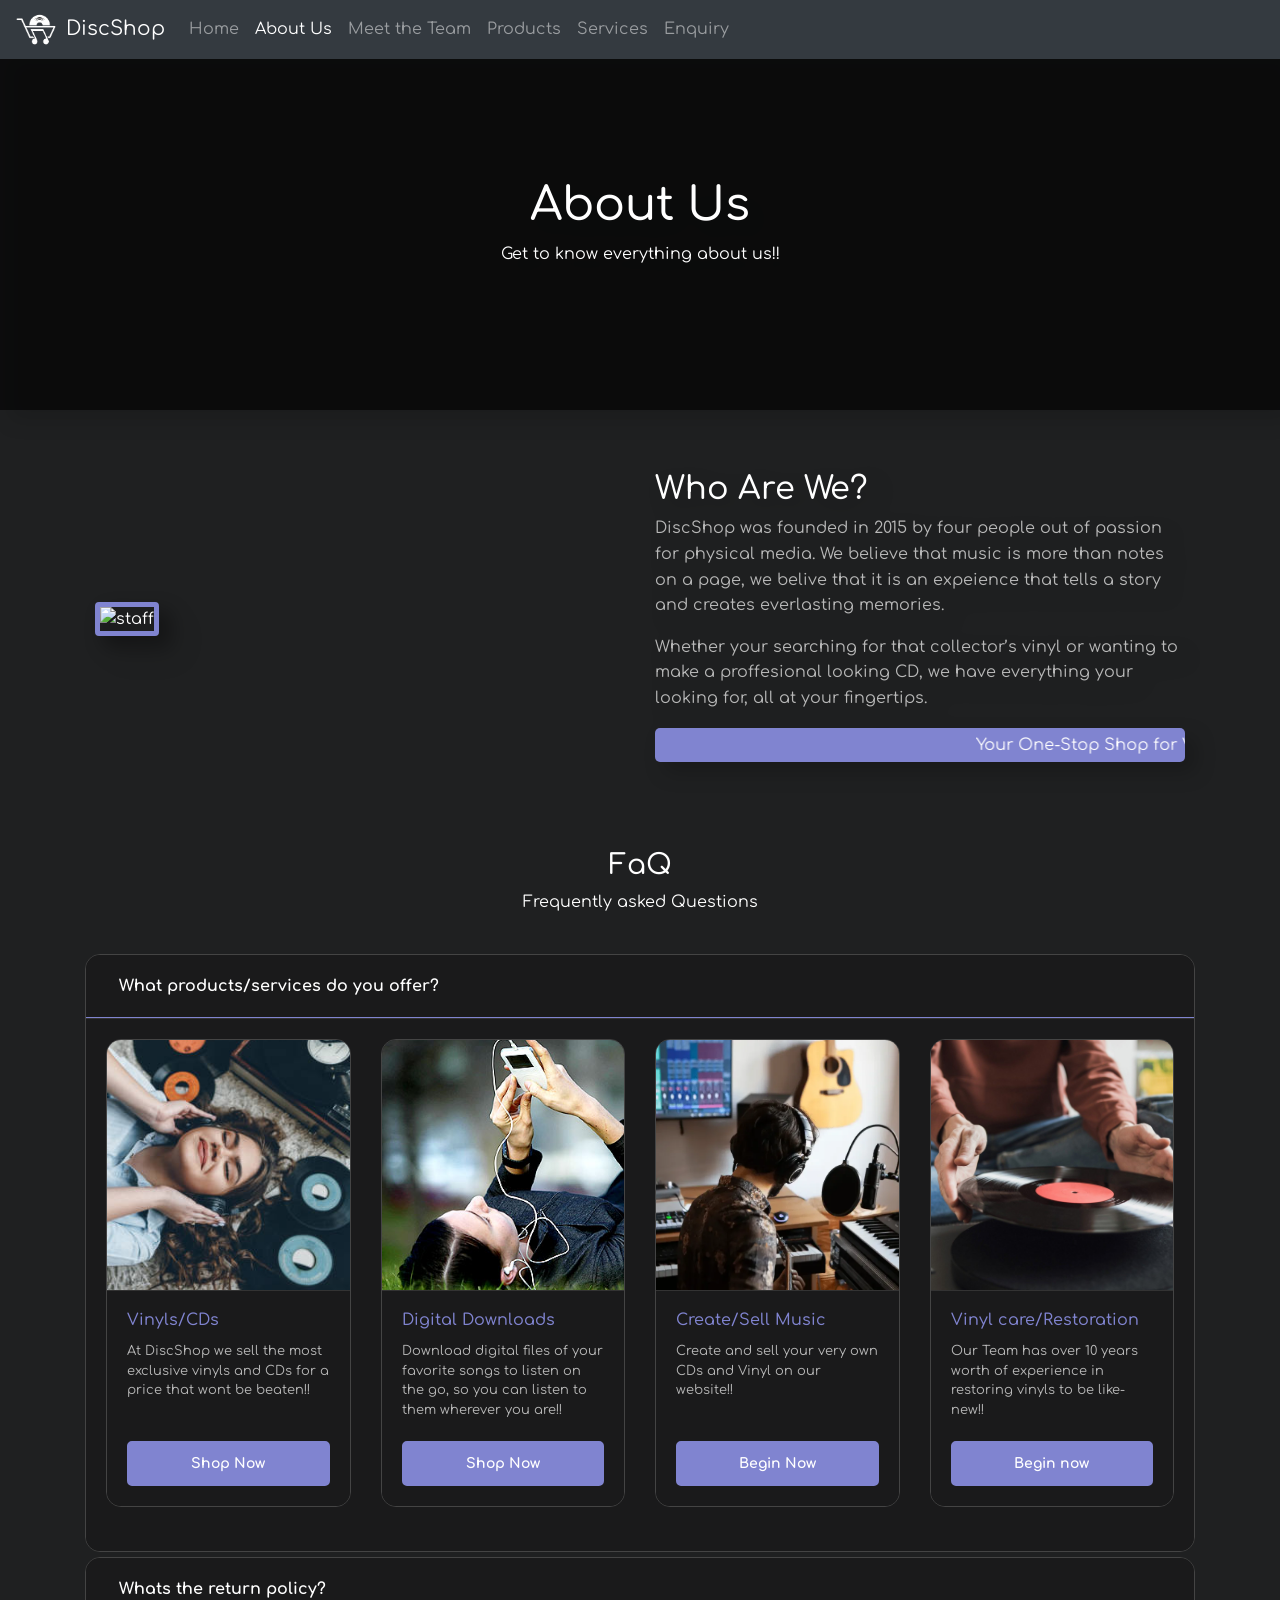
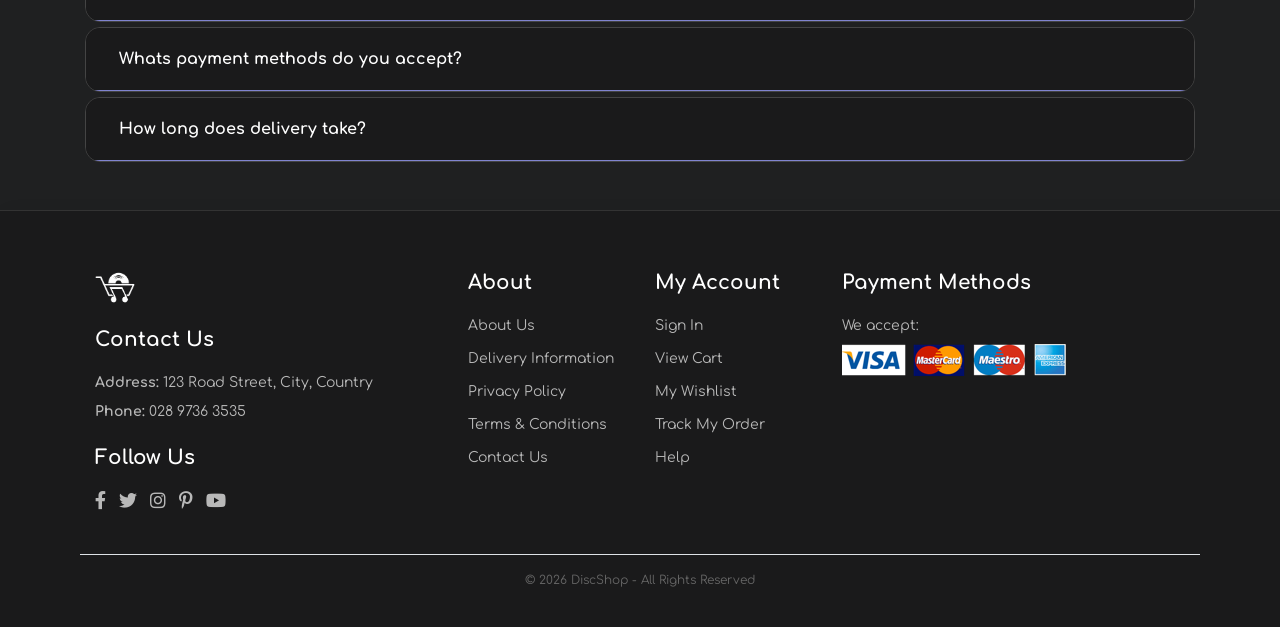
==== commit aba2a9b4: "upl" ====
--- a/about.html
+++ b/about.html
@@ -3,7 +3,7 @@
   <head>
     <meta charset="utf-8">
     <meta name="viewport" content="width=device-width, initial-scale=1, shrink-to-fit=no">
-
+    <meta name="DiscShop" content="Buy/Sell/Create Vinyls, CDs, Digital downloads and vinyl care/restoration">
     <link rel="stylesheet" href="https://cdn.jsdelivr.net/npm/bootstrap@4.4.1/dist/css/bootstrap.min.css">
     <link rel="stylesheet" href="https://pro.fontawesome.com/releases/v5.10.0/css/all.css" />
     <link rel="stylesheet" href="css/styles.css">
